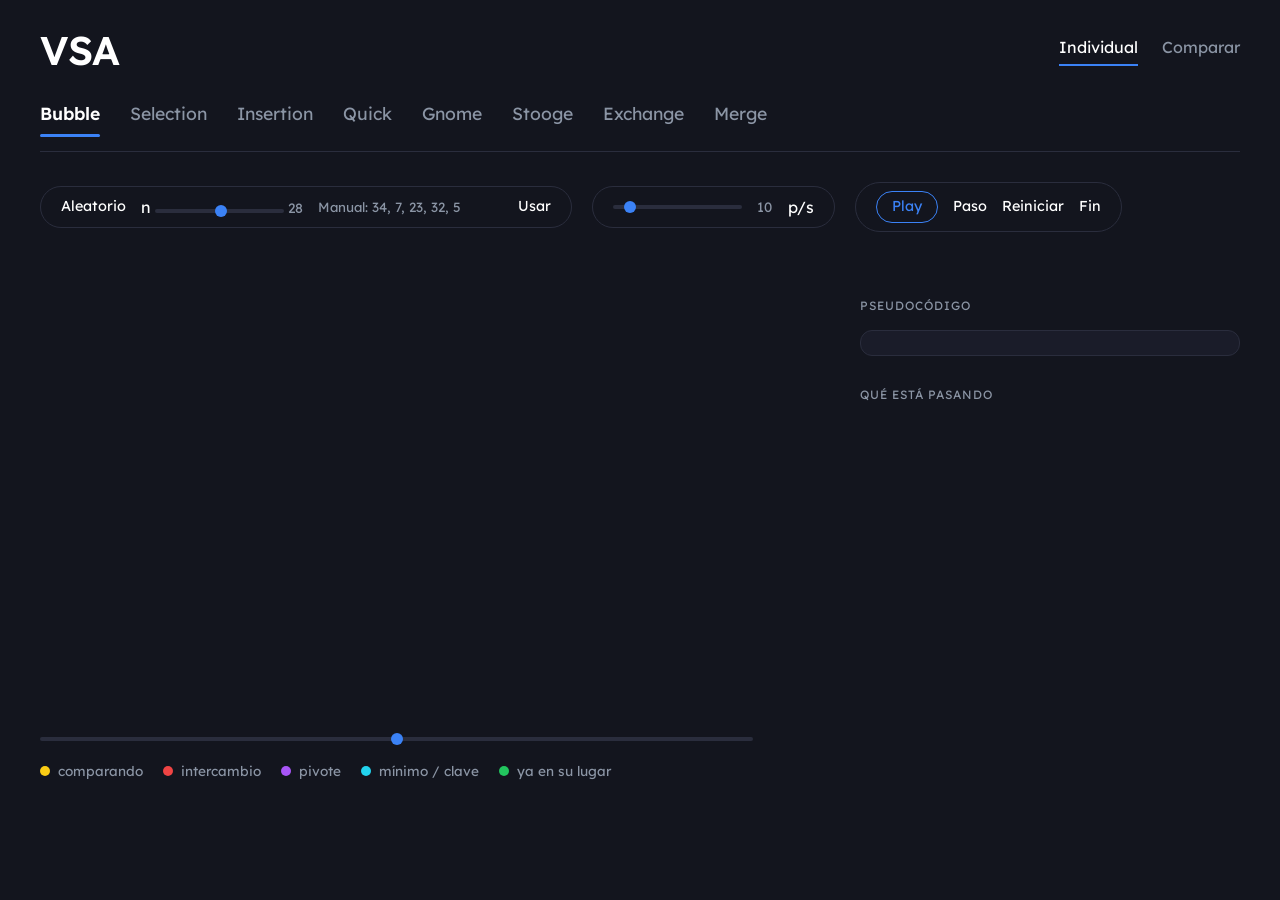
==== public/index.html @ 073e2c0c "Animacion actualizado" ====
<!DOCTYPE html>
<html lang="es">
<head>
  <meta charset="utf-8">
  <meta name="viewport" content="width=device-width, initial-scale=1">
  <title>VSA — View Sorts Algorithms</title>

  <!-- Fuente del diseño: Lexend (pesos usados: 300, 400, 500, 600) -->
  <link rel="preconnect" href="https://fonts.googleapis.com">
  <link rel="preconnect" href="https://fonts.gstatic.com" crossorigin>
  <link href="https://fonts.googleapis.com/css2?family=Lexend:wght@300;400;500;600&display=swap" rel="stylesheet">
  <link rel="stylesheet" href="css/styles.css">
  </head>
  <body>
  <div id="app">
  <header class="header">
      <div class="header-container">
        <div class="brand">
            <h1 class="main-title">VSA</h1>
          </div>
        <nav id="mode-nav">
        <button type="button" data-mode="single" class="active">Individual</button>
        <button type="button" data-mode="compare">Comparar</button>
        </nav>
      </div>
  </header>

  <!-- Lista de algoritmos -->
  <!-- Se llena con JS: un botón por algoritmo (los ids vienen del backend) -->
    <nav class="methods-nav" id="algo-list">
      <span class="methods-label">Métodos</span>
      <button data-algo="Bubble" class="btn-method btn-active" type="button">Bubble</button>
      <button data-algo="Selection" class="btn-method" type="button">Selection</button>
      <button data-algo="Insertion" class="btn-method" type="button">Insertion</button>
      <button data-algo="Quick" class="btn-method" type="button">Quick</button>
      <button data-algo="Gnome" class="btn-method" type="button">Gnome</button>
      <button data-algo="Stooge" class="btn-method" type="button">Stooge</button>
      <button data-algo="Exchange" class="btn-method" type="button">Exchange</button>
      <button data-algo="Merge" class="btn-method" type="button">Merge</button>
    </nav>

  <!-- Barra de controles -->
  <section id="controls">

    <!-- Datos de entrada -->
    <div id="input-controls">
      <button type="button" id="btn-random">
        Aleatorio
      </button>

      <label for="input-size">
        <span>n</span>
        <input type="range" id="input-size" min="5" max="50">
        <output id="size-label"></output>
      </label>

      <div id="manual-group">
        <input type="text" id="input-manual" placeholder="Manual: 34, 7, 23, 32, 5">
        <button type="button" id="btn-manual">Usar</button>
        </div>
      </div>
      <div id="stooge-warning" hidden>
    ⚠️ Stooge sort solo ordenará los primeros 20 elementos.
    </div>

    <!-- Velocidad (pasos por segundo) -->
    <label id="speed-control" for="input-speed">
      <!-- icono -->
      <input type="range" id="input-speed" min="1" max="100">
      <output id="speed-label"></output><span>p/s</span>
    </label>

    <!-- Reproducción -->
    <div id="playback">
      <button type="button" id="btn-play">
        <!-- icono play/pausa --><span id="play-label"></span>
      </button>
      <button type="button" id="btn-step" title="Un paso (→)">Paso</button>
      <button type="button" id="btn-reset" title="Reiniciar">Reiniciar</button>
      <button type="button" id="btn-end" title="Ir al final">Fin</button>
    </div>
  </section>

  <!-- Mensaje de error del input manual (visible solo si hay error) -->
  <div id="manual-error" hidden></div>

  <!-- Vista Individual -->
  <section id="view-single">

    <!-- Columna principal: visualización -->
    <div id="single-main">
      <div id="single-title-row">
        <h2 id="algo-title"></h2>
        <span id="step-label"></span>
      </div>

      <canvas id="canvas-main"></canvas>

      <!-- Barra de progreso -->
      <div id="scrubber">
        <input type="range" id="input-scrub" min="0">
        <output id="pct-label"></output>
      </div>

      <!-- Leyenda -->
      <div id="legend">
        <span data-legend="comparing">comparando</span>
        <span data-legend="swap">intercambio</span>
        <span data-legend="pivot">pivote</span>
        <span data-legend="min">mínimo / clave</span>
        <span data-legend="sorted">ya en su lugar</span>
      </div>

      <!-- Estadísticas (valores del backend / motor de pasos) -->
      <div id="stats"></div>
      <template id="tpl-stat">
        <div class="stat">
          <span class="stat-value"></span>
          <span class="stat-label"></span>
          <span class="stat-sub"></span>
        </div>
      </template>
    </div>

    <!-- Columna lateral -->
    <aside id="single-side">

      <!-- Descripción + complejidades -->
      <div id="algo-info">
        <p id="algo-desc"></p>
        <div id="complexities"></div>
        <template id="tpl-complexity">
          <span class="cx"><span class="cx-label"></span> <code class="cx-value"></code></span>
        </template>
      </div>

      <!-- Pseudocódigo (una línea resaltada por paso) -->
      <div id="pseudocode">
        <span class="section-label">Pseudocódigo</span>
        <div id="code-lines"></div>
        <template id="tpl-code-line">
          <div class="code-line">
            <span class="code-mark"></span>
            <span class="code-text"></span>
          </div>
        </template>
      </div>

      <!-- Historial de lo que está pasando -->
      <div id="history-box">
        <span class="section-label">Qué está pasando</span>
        <div id="history"></div>
        <template id="tpl-history-item">
          <div class="history-item"></div>
        </template>
      </div>
    </aside>
  </section>

  <!-- Vista Comparar -->
  <section id="view-compare" hidden>

    <!-- Un panel por algoritmo, cada uno con su canvas -->
    <div id="panels"></div>
    <template id="tpl-panel">
      <div class="panel">
        <div class="panel-info">
          <div class="panel-head">
            <span class="panel-name"></span>
            <span class="panel-rank"></span>
          </div>
          <div class="panel-counts">
            <span class="panel-comps"></span> comparaciones<br>
            <span class="panel-moves"></span> movimientos
          </div>
          <div class="panel-bar"><div class="panel-bar-fill"></div></div>
        </div>
        <canvas class="panel-canvas"></canvas>
      </div>
    </template>

    <!-- Tabla de resultados -->
    <section id="results">
      <div id="results-head">
        <h3>Resultados</h3>
        <span>Mismo arreglo para todos · pasos = comparaciones + movimientos</span>
      </div>

      <div id="results-table-wrap">
        <table id="results-table">
          <thead>
            <tr>
              <th>#</th>
              <th>Método</th>
              <th>Comparaciones</th>
              <th>Movimientos</th>
              <th>Pasos totales</th>
              <th>Tiempo real</th>
              <th>Promedio</th>
            </tr>
          </thead>
          <tbody id="results-body"></tbody>
        </table>
        <template id="tpl-result-row">
          <tr>
            <td class="r-rank"></td>
            <td class="r-name"></td>
            <td class="r-comps"></td>
            <td class="r-moves"></td>
            <td class="r-total">
              <div class="r-bar"><div class="r-bar-total"></div><div class="r-bar-live"></div></div>
              <span class="r-total-num"></span>
            </td>
            <td class="r-ms"></td>
            <td class="r-avg"></td>
          </tr>
        </template>
       </div>
      </section>
    </section>

  <script src="js/main.js"></script>
  <script src="js/selector.js"></script>
  <script src="js/arreglo.js"></script>
  <script src="js/api.js"></script>
  <script src="js/render.js"></script>
  <script src="js/estado.js"></script>
</div>
</body>
</html>
---- public/css/styles.css ----
/* Variables */
:root {
  --bg-main: #13151e; --bg-panel: #1a1c29; --text-main: #fff; --text-muted: #8b95a5;
  --accent: #3b82f6; --border-color: #2a2d3d; --font-main: "Lexend", system-ui, sans-serif;
  --c-comparing: #facc15; --c-swap: #ef4444; --c-pivot: #a855f7; --c-min: #22d3ee; --c-sorted: #22c55e;
  --c-error: #f87171; --c-warning: #fbbf24;
}
 
/* Base */
* { margin: 0; padding: 0; box-sizing: border-box; }
[hidden] { display: none !important; }
body { background: var(--bg-main); color: var(--text-main); font-family: var(--font-main); line-height: 1.5; -webkit-font-smoothing: antialiased; }
#app { max-width: 1400px; margin: 0 auto; padding: 20px 40px; }
button:focus-visible, input:focus-visible { outline: 2px solid var(--accent); outline-offset: 2px; }
 
/* Header */
.header-container { display: flex; justify-content: space-between; align-items: center; margin-bottom: 20px; }
.main-title { font-size: 2.5rem; font-weight: 600; letter-spacing: -1px; }
#mode-nav button { background: none; border: none; border-bottom: 2px solid transparent; color: var(--text-muted); font: inherit; font-size: 1rem; margin-left: 20px; padding-bottom: 5px; cursor: pointer; transition: color .2s, border-color .2s; }
#mode-nav button:hover { color: var(--text-main); }
#mode-nav button.active { color: var(--text-main); border-bottom-color: var(--accent); }
 
/* Algoritmos */
.methods-nav { display: flex; align-items: center; gap: 30px; padding-bottom: 20px; border-bottom: 1px solid var(--border-color); margin-bottom: 30px; overflow-x: auto; }
.methods-label { display: none; }
.btn-method { background: none; border: none; color: var(--text-muted); font: inherit; font-size: 1.1rem; font-weight: 400; cursor: pointer; padding-bottom: 5px; position: relative; white-space: nowrap; transition: color .2s; }
.btn-method:hover { color: var(--text-main); }
.btn-method.btn-active { color: var(--text-main); font-weight: 600; }
.btn-method.btn-active::after { content: ""; position: absolute; bottom: -6px; left: 0; width: 100%; height: 3px; background: var(--accent); border-radius: 2px; }
 
/* Controles */
#controls { display: flex; flex-wrap: wrap; align-items: center; gap: 20px; margin-bottom: 20px; }
#input-controls, #speed-control, #playback { display: flex; align-items: center; gap: 15px; border: 1px solid var(--border-color); border-radius: 30px; padding: 8px 20px; }
#manual-group { display: flex; align-items: center; gap: 10px; }
#controls button { background: none; border: none; color: var(--text-main); font: inherit; font-size: .9rem; cursor: pointer; transition: color .2s; }
#controls button:hover { color: var(--accent); }
#controls output { color: var(--text-muted); font-size: .85rem; min-width: 2ch; }
input[type="range"] { accent-color: var(--accent); background: var(--border-color); height: 4px; border-radius: 2px; appearance: none; cursor: pointer; }
input[type="range"]::-webkit-slider-thumb { appearance: none; width: 12px; height: 12px; border-radius: 50%; background: var(--accent); }
input[type="range"]::-moz-range-thumb { width: 12px; height: 12px; border-radius: 50%; background: var(--accent); border: none; }
#manual-group input { background: transparent; border: none; color: var(--text-main); font-family: inherit; width: 190px; }
#manual-group input::placeholder { color: var(--text-muted); }
#controls #btn-play { display: flex; align-items: center; gap: 5px; border: 1px solid var(--accent); color: var(--accent); padding: 4px 15px; border-radius: 20px; }
#controls #btn-play:hover { background: var(--accent); color: var(--text-main); }
#stooge-warning { order: 10;width: 100%; color: var(--c-warning); font-size: .85rem; }
#manual-error { color: var(--c-error); font-size: .85rem; margin-bottom: 20px; }
 
/* Vista individual */
#view-single { display: grid; grid-template-columns: 2fr 1fr; gap: 60px; margin-top: 20px; }
#single-main, #single-side { min-width: 0; }
#single-title-row { display: flex; justify-content: space-between; align-items: baseline; margin-bottom: 20px; }
#algo-title { font-size: 2.5rem; font-weight: 600; }
#step-label { color: var(--accent); font-size: .9rem; }
#canvas-main { display: block; width: 100%; height: 450px; background: transparent; }
#scrubber { display: flex; align-items: center; gap: 15px; margin-top: 15px; }
#input-scrub { flex-grow: 1; }
#pct-label { color: var(--text-muted); font-size: .8rem; min-width: 4ch; text-align: right; }
 
/* Leyenda */
#legend { display: flex; flex-wrap: wrap; gap: 20px; margin-top: 20px; font-size: .85rem; color: var(--text-muted); }
#legend span { display: inline-flex; align-items: center; gap: 8px; }
#legend span::before { content: ""; width: 10px; height: 10px; border-radius: 50%; background: var(--text-muted); }
#legend [data-legend="comparing"]::before { background: var(--c-comparing); }
#legend [data-legend="swap"]::before { background: var(--c-swap); }
#legend [data-legend="pivot"]::before { background: var(--c-pivot); }
#legend [data-legend="min"]::before { background: var(--c-min); }
#legend [data-legend="sorted"]::before { background: var(--c-sorted); }
 
/* Estadísticas */
#stats { display: flex; flex-wrap: wrap; gap: 50px; margin-top: 40px; }
.stat { display: flex; flex-direction: column; }
.stat-value { font-size: 2.5rem; font-weight: 600; line-height: 1; margin-bottom: 5px; }
.stat-label, .stat-sub { color: var(--text-muted); font-size: .85rem; }
 
/* Columna lateral */
#single-side { display: flex; flex-direction: column; gap: 30px; }
#algo-desc { font-size: 1rem; font-weight: 300; line-height: 1.6; }
#complexities { display: flex; flex-wrap: wrap; gap: 15px; font-size: .8rem; color: var(--text-muted); margin-top: 15px; }
.cx-value { font-family: monospace; font-weight: bold; color: var(--text-main); }
.section-label { display: block; text-transform: uppercase; font-size: .75rem; letter-spacing: 1px; color: var(--text-muted); margin-bottom: 15px; }
#code-lines { background: var(--bg-panel); border: 1px solid var(--border-color); border-radius: 12px; padding: 12px 0; font-family: monospace; font-size: .85rem; color: var(--text-muted); line-height: 1.8; }
.code-line { display: flex; gap: 10px; padding: 0 15px; border-left: 3px solid transparent; white-space: pre; }
.code-line.active { background: rgba(59, 130, 246, .15); border-left-color: var(--accent); color: var(--text-main); }
.code-mark { width: 1ch; color: var(--accent); }
#history { font-size: .9rem; font-weight: 300; max-height: 220px; overflow-y: auto; }
.history-item { padding: 6px 0; border-bottom: 1px solid var(--border-color); color: var(--text-muted); }
.history-item:first-child { color: var(--text-main); }
 
/* Vista comparar */
#panels { display: grid; grid-template-columns: repeat(auto-fill, minmax(280px, 1fr)); gap: 20px; margin-top: 20px; }
.panel { display: flex; flex-direction: column; gap: 12px; background: var(--bg-panel); border: 1px solid var(--border-color); border-radius: 12px; padding: 15px; }
.panel-head { display: flex; justify-content: space-between; align-items: baseline; }
.panel-name { font-weight: 600; font-size: 1.1rem; }
.panel-rank { color: var(--accent); font-size: .85rem; }
.panel-counts { color: var(--text-muted); font-size: .8rem; }
.panel-bar { height: 4px; background: var(--border-color); border-radius: 2px; overflow: hidden; margin-top: 8px; }
.panel-bar-fill { height: 100%; width: 0; background: var(--accent); }
.panel-canvas { display: block; width: 100%; height: 160px; }
#compare-hint { color: var(--text-muted); font-size: .9rem; margin-top: 20px; }
 
/* Resultados */
#results { margin-top: 40px; }
#results-head { display: flex; justify-content: space-between; align-items: baseline; flex-wrap: wrap; gap: 10px; margin-bottom: 15px; }
#results-head h3 { font-size: 1.5rem; font-weight: 600; }
#results-head span { color: var(--text-muted); font-size: .85rem; }
#results-table-wrap { overflow-x: auto; }
#results-table { width: 100%; border-collapse: collapse; font-size: .9rem; }
#results-table th, #results-table td { padding: 12px 15px; text-align: left; border-bottom: 1px solid var(--border-color); }
#results-table th { color: var(--text-muted); font-weight: 400; font-size: .75rem; text-transform: uppercase; letter-spacing: 1px; }
.r-name { font-weight: 600; }
.r-bar { position: relative; height: 6px; min-width: 100px; background: var(--border-color); border-radius: 3px; overflow: hidden; margin-bottom: 4px; }
.r-bar-total, .r-bar-live { position: absolute; inset: 0 auto 0 0; height: 100%; }
.r-bar-total { background: rgba(59, 130, 246, .35); }
.r-bar-live { background: var(--accent); }
.r-total-num { font-size: .8rem; color: var(--text-muted); }
 
/* Responsive */
@media (max-width: 600px) {
  .header-container { flex-wrap: wrap; gap: 10px; }
  #mode-nav button:first-child { margin-left: 0; }
  #controls { gap: 12px; }
  #input-controls, #speed-control, #playback { width: 100%; flex-wrap: wrap; border-radius: 20px; justify-content: space-between; }
  #manual-group { width: 100%; }
  #manual-group input { flex: 1; width: auto; min-width: 0; }
  .stat-value { font-size: 2rem; }
  #canvas-main { height: 240px; }
}
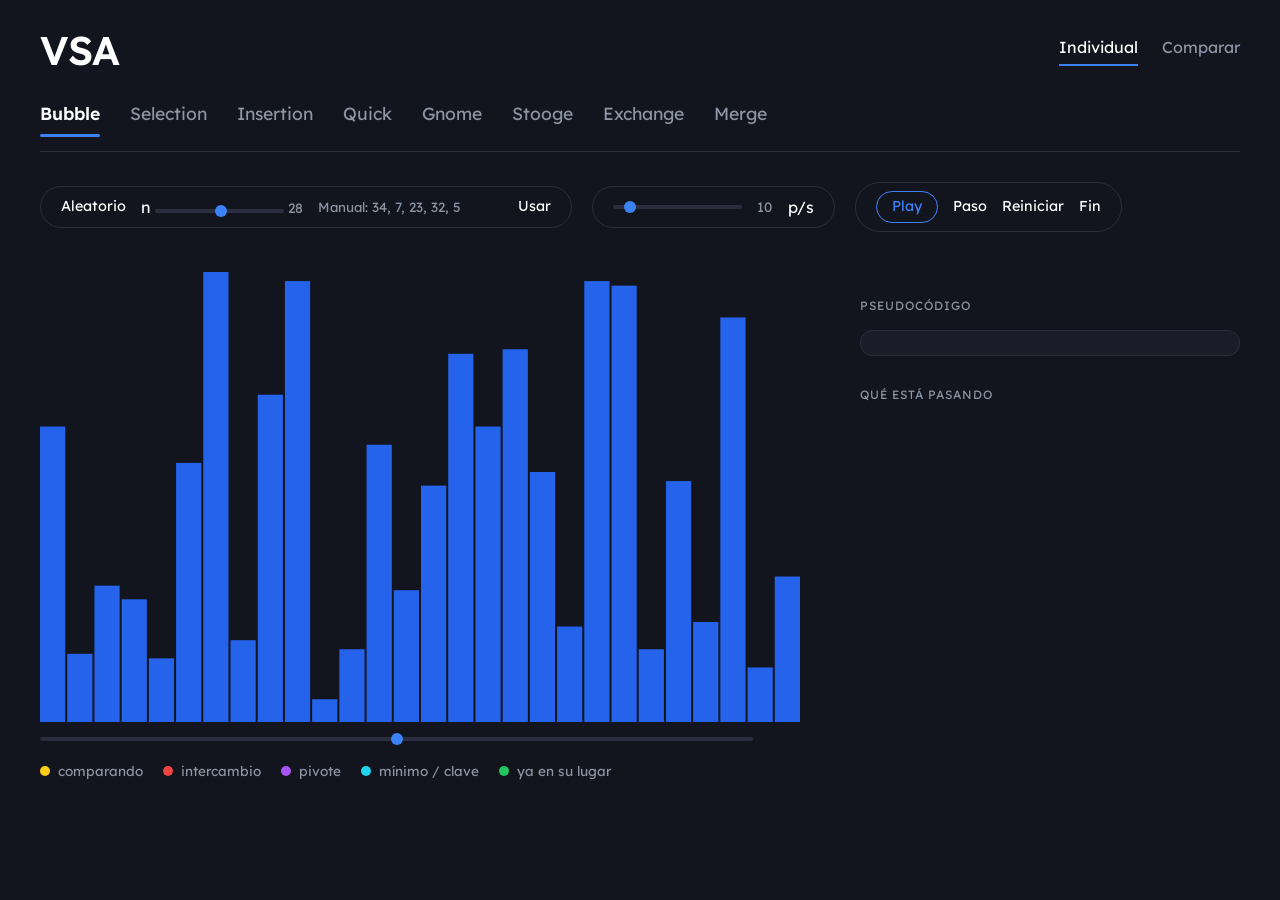
==== commit 0ca59be9: "Comparar,Fix y Orden" ====
--- a/public/index.html
+++ b/public/index.html
@@ -159,6 +159,7 @@
 
   <!-- Vista Comparar -->
   <section id="view-compare" hidden>
+    <p id="compare-hint"></p>
 
     <!-- Un panel por algoritmo, cada uno con su canvas -->
     <div id="panels"></div>
@@ -223,8 +224,8 @@
   <script src="js/selector.js"></script>
   <script src="js/arreglo.js"></script>
   <script src="js/api.js"></script>
+  <script src="js/estado.js"></script>
   <script src="js/render.js"></script>
-  <script src="js/estado.js"></script>
 </div>
 </body>
 </html>
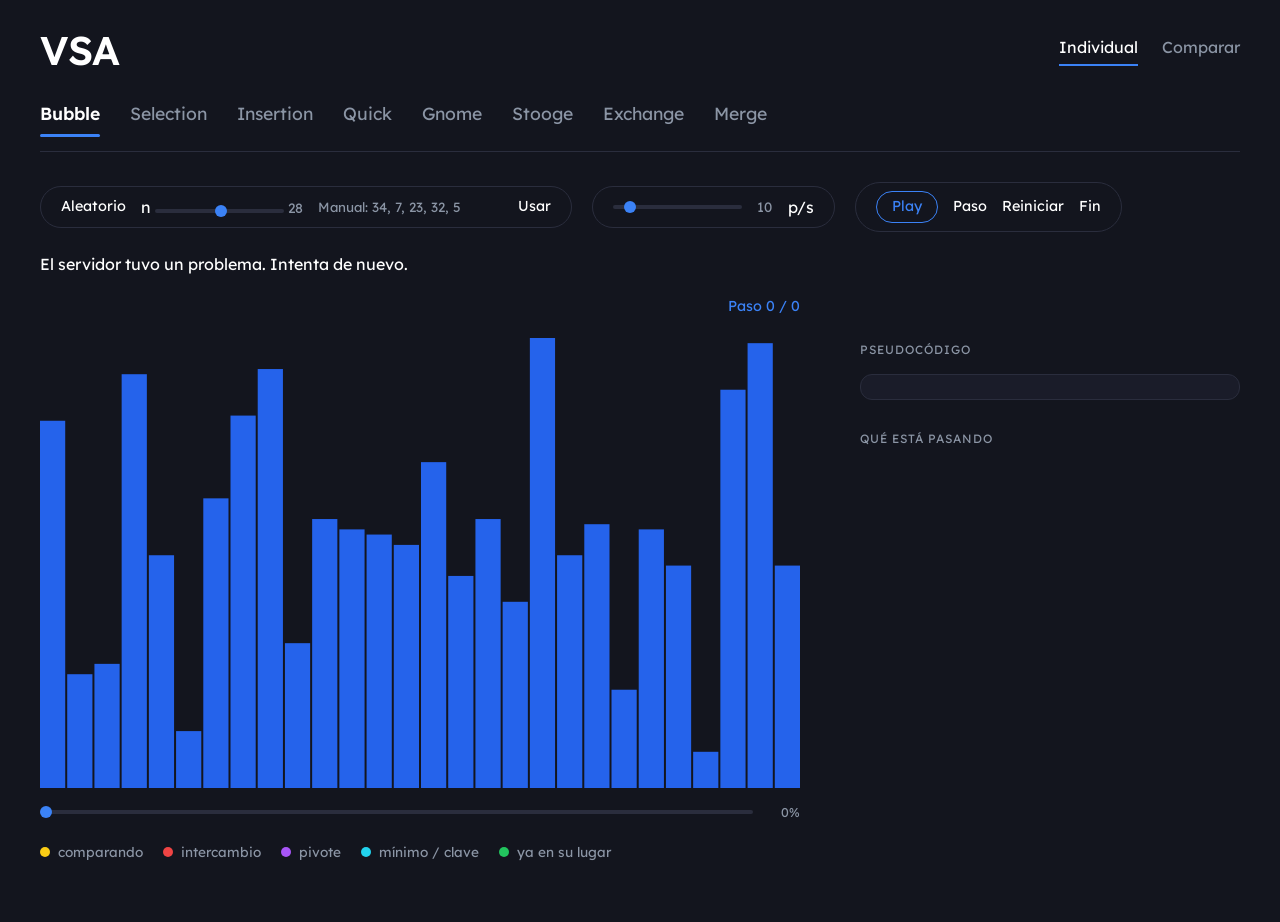
==== commit 84f972d7: "Errores Corregidos" ====
--- a/public/index.html
+++ b/public/index.html
@@ -159,7 +159,6 @@
 
   <!-- Vista Comparar -->
   <section id="view-compare" hidden>
-    <p id="compare-hint"></p>
 
     <!-- Un panel por algoritmo, cada uno con su canvas -->
     <div id="panels"></div>
@@ -224,8 +223,9 @@
   <script src="js/selector.js"></script>
   <script src="js/arreglo.js"></script>
   <script src="js/api.js"></script>
+  <script src="js/render.js"></script>
   <script src="js/estado.js"></script>
-  <script src="js/render.js"></script>
+  <script src="js/animacion.js"></script>
 </div>
 </body>
 </html>
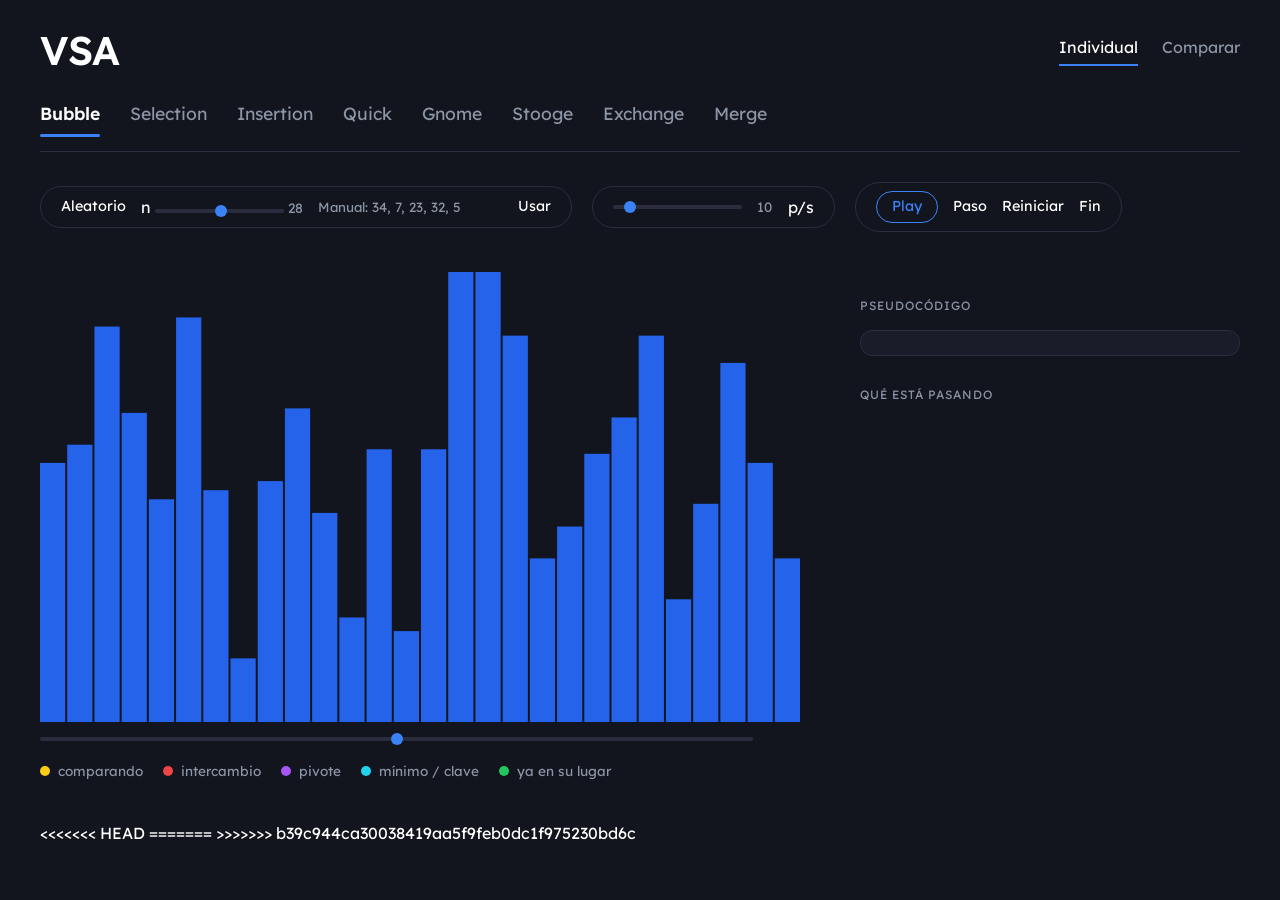
==== commit ada00a5c: "Actualizacion" ====
--- a/public/index.html
+++ b/public/index.html
@@ -159,6 +159,7 @@
 
   <!-- Vista Comparar -->
   <section id="view-compare" hidden>
+    <p id="compare-hint"></p>
 
     <!-- Un panel por algoritmo, cada uno con su canvas -->
     <div id="panels"></div>
@@ -223,9 +224,12 @@
   <script src="js/selector.js"></script>
   <script src="js/arreglo.js"></script>
   <script src="js/api.js"></script>
+  <script src="js/estado.js"></script>
+<<<<<<< HEAD
+  <script src="js/animacion.js"></script>
+=======
   <script src="js/render.js"></script>
-  <script src="js/estado.js"></script>
-  <script src="js/animacion.js"></script>
+>>>>>>> b39c944ca30038419aa5f9feb0dc1f975230bd6c
 </div>
 </body>
 </html>
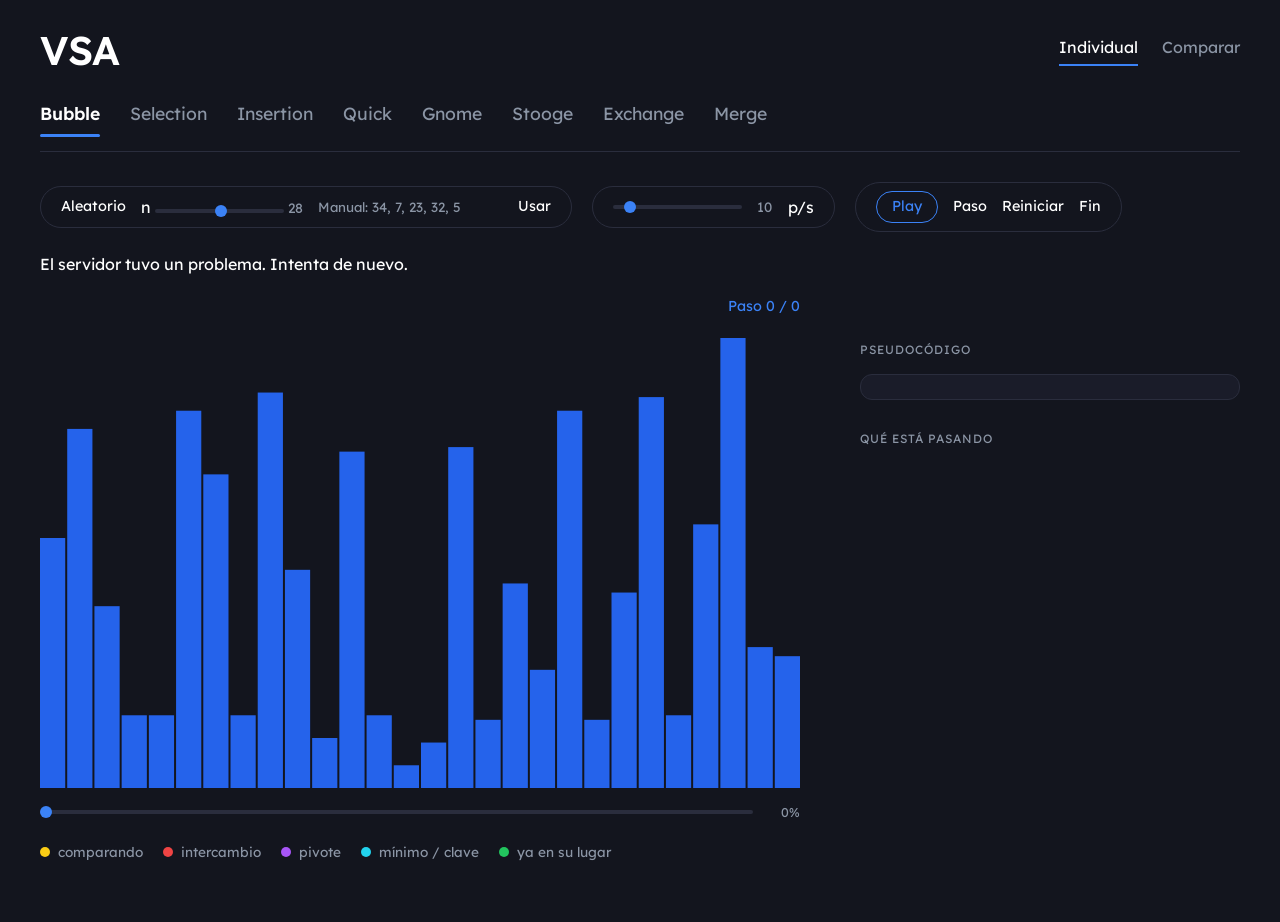
==== commit f672eaab: "fix: index.html scripts" ====
--- a/public/index.html
+++ b/public/index.html
@@ -225,11 +225,8 @@
   <script src="js/arreglo.js"></script>
   <script src="js/api.js"></script>
   <script src="js/estado.js"></script>
-<<<<<<< HEAD
+  <script src="js/render.js"></script>
   <script src="js/animacion.js"></script>
-=======
-  <script src="js/render.js"></script>
->>>>>>> b39c944ca30038419aa5f9feb0dc1f975230bd6c
 </div>
 </body>
-</html>+</html>
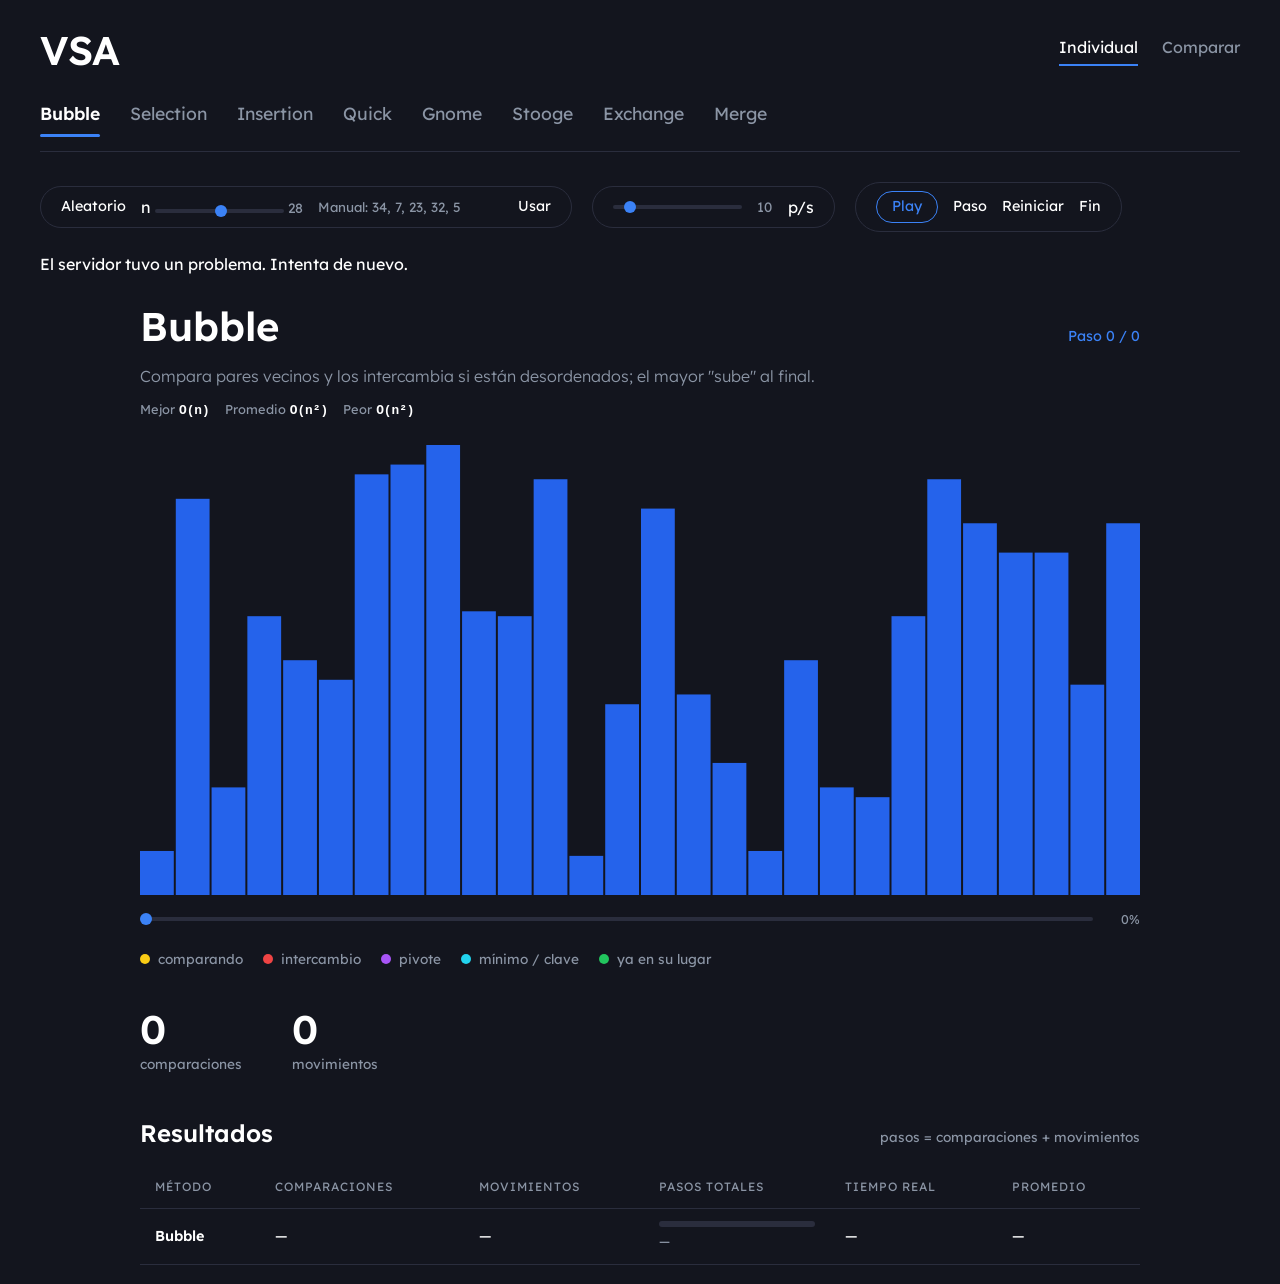
==== commit 12a20c03: "Fix Individual,Css and Front" ====
--- a/public/index.html
+++ b/public/index.html
@@ -26,9 +26,7 @@
   </header>
 
   <!-- Lista de algoritmos -->
-  <!-- Se llena con JS: un botón por algoritmo (los ids vienen del backend) -->
     <nav class="methods-nav" id="algo-list">
-      <span class="methods-label">Métodos</span>
       <button data-algo="Bubble" class="btn-method btn-active" type="button">Bubble</button>
       <button data-algo="Selection" class="btn-method" type="button">Selection</button>
       <button data-algo="Insertion" class="btn-method" type="button">Insertion</button>
@@ -86,13 +84,17 @@
 
   <!-- Vista Individual -->
   <section id="view-single">
-
-    <!-- Columna principal: visualización -->
     <div id="single-main">
       <div id="single-title-row">
         <h2 id="algo-title"></h2>
         <span id="step-label"></span>
       </div>
+
+      <p id="algo-desc"></p>
+      <div id="complexities"></div>
+      <template id="tpl-complexity">
+        <span class="cx"><span class="cx-label"></span> <code class="cx-value"></code></span>
+      </template>
 
       <canvas id="canvas-main"></canvas>
 
@@ -121,41 +123,39 @@
         </div>
       </template>
     </div>
-
-    <!-- Columna lateral -->
-    <aside id="single-side">
-
-      <!-- Descripción + complejidades -->
-      <div id="algo-info">
-        <p id="algo-desc"></p>
-        <div id="complexities"></div>
-        <template id="tpl-complexity">
-          <span class="cx"><span class="cx-label"></span> <code class="cx-value"></code></span>
-        </template>
-      </div>
-
-      <!-- Pseudocódigo (una línea resaltada por paso) -->
-      <div id="pseudocode">
-        <span class="section-label">Pseudocódigo</span>
-        <div id="code-lines"></div>
-        <template id="tpl-code-line">
-          <div class="code-line">
-            <span class="code-mark"></span>
-            <span class="code-text"></span>
-          </div>
-        </template>
-      </div>
-
-      <!-- Historial de lo que está pasando -->
-      <div id="history-box">
-        <span class="section-label">Qué está pasando</span>
-        <div id="history"></div>
-        <template id="tpl-history-item">
-          <div class="history-item"></div>
-        </template>
-      </div>
-    </aside>
-  </section>
+    
+        <section id="single-results">
+        <div id="single-results-head">
+          <h3>Resultados</h3>
+          <span>pasos = comparaciones + movimientos</span>
+        </div>
+        <div id="single-results-wrap">
+          <table id="single-results-table">
+            <thead>
+              <tr>
+                <th>Método</th><th>Comparaciones</th><th>Movimientos</th><th>Pasos totales</th><th>Tiempo real</th><th>Promedio</th>
+              </tr>
+            </thead>
+            <tbody>
+              <tr>
+                <td class="r-name" id="sr-name"></td>
+                <td id="sr-comps"></td>
+                <td id="sr-moves"></td>
+                <td>
+                  <div class="r-bar">
+                    <div class="r-bar-total" id="sr-bar-total"></div>
+                    <div class="r-bar-live" id="sr-bar-live"></div>
+                  </div>
+                  <span class="r-total-num" id="sr-total"></span>
+                </td>
+                <td id="sr-ms"></td>
+                <td id="sr-avg"></td>
+              </tr>
+            </tbody>
+          </table>
+        </div>
+      </section>
+    </section>
 
   <!-- Vista Comparar -->
   <section id="view-compare" hidden>
--- a/public/css/styles.css
+++ b/public/css/styles.css
@@ -22,7 +22,6 @@
  
 /* Algoritmos */
 .methods-nav { display: flex; align-items: center; gap: 30px; padding-bottom: 20px; border-bottom: 1px solid var(--border-color); margin-bottom: 30px; overflow-x: auto; }
-.methods-label { display: none; }
 .btn-method { background: none; border: none; color: var(--text-muted); font: inherit; font-size: 1.1rem; font-weight: 400; cursor: pointer; padding-bottom: 5px; position: relative; white-space: nowrap; transition: color .2s; }
 .btn-method:hover { color: var(--text-main); }
 .btn-method.btn-active { color: var(--text-main); font-weight: 600; }
@@ -46,9 +45,9 @@
 #manual-error { color: var(--c-error); font-size: .85rem; margin-bottom: 20px; }
  
 /* Vista individual */
-#view-single { display: grid; grid-template-columns: 2fr 1fr; gap: 60px; margin-top: 20px; }
-#single-main, #single-side { min-width: 0; }
-#single-title-row { display: flex; justify-content: space-between; align-items: baseline; margin-bottom: 20px; }
+#view-single { display: grid; grid-template-columns: minmax(0, 1fr); gap: 40px; max-width: 1000px; margin: 20px auto 0; }
+#single-main { min-width: 0; }
+#single-title-row { display: flex; justify-content: space-between; align-items: baseline; margin-bottom: 8px; }
 #algo-title { font-size: 2.5rem; font-weight: 600; }
 #step-label { color: var(--accent); font-size: .9rem; }
 #canvas-main { display: block; width: 100%; height: 450px; background: transparent; }
@@ -71,20 +70,11 @@
 .stat { display: flex; flex-direction: column; }
 .stat-value { font-size: 2.5rem; font-weight: 600; line-height: 1; margin-bottom: 5px; }
 .stat-label, .stat-sub { color: var(--text-muted); font-size: .85rem; }
- 
-/* Columna lateral */
-#single-side { display: flex; flex-direction: column; gap: 30px; }
-#algo-desc { font-size: 1rem; font-weight: 300; line-height: 1.6; }
-#complexities { display: flex; flex-wrap: wrap; gap: 15px; font-size: .8rem; color: var(--text-muted); margin-top: 15px; }
+
+/* Descripción y complejidades */
+#algo-desc { font-size: 1rem; font-weight: 300; line-height: 1.6; color: var(--text-muted); }
+#complexities { display: flex; flex-wrap: wrap; gap: 15px; font-size: .8rem; color: var(--text-muted); margin: 10px 0 25px; }
 .cx-value { font-family: monospace; font-weight: bold; color: var(--text-main); }
-.section-label { display: block; text-transform: uppercase; font-size: .75rem; letter-spacing: 1px; color: var(--text-muted); margin-bottom: 15px; }
-#code-lines { background: var(--bg-panel); border: 1px solid var(--border-color); border-radius: 12px; padding: 12px 0; font-family: monospace; font-size: .85rem; color: var(--text-muted); line-height: 1.8; }
-.code-line { display: flex; gap: 10px; padding: 0 15px; border-left: 3px solid transparent; white-space: pre; }
-.code-line.active { background: rgba(59, 130, 246, .15); border-left-color: var(--accent); color: var(--text-main); }
-.code-mark { width: 1ch; color: var(--accent); }
-#history { font-size: .9rem; font-weight: 300; max-height: 220px; overflow-y: auto; }
-.history-item { padding: 6px 0; border-bottom: 1px solid var(--border-color); color: var(--text-muted); }
-.history-item:first-child { color: var(--text-main); }
  
 /* Vista comparar */
 #panels { display: grid; grid-template-columns: repeat(auto-fill, minmax(280px, 1fr)); gap: 20px; margin-top: 20px; }
@@ -113,7 +103,14 @@
 .r-bar-total { background: rgba(59, 130, 246, .35); }
 .r-bar-live { background: var(--accent); }
 .r-total-num { font-size: .8rem; color: var(--text-muted); }
- 
+#single-results { grid-column: 1 / -1; }
+#single-results-head { display: flex; justify-content: space-between; align-items: baseline; flex-wrap: wrap; gap: 10px; margin-bottom: 15px; }
+#single-results-head h3 { font-size: 1.5rem; font-weight: 600; }
+#single-results-head span { color: var(--text-muted); font-size: .85rem; }
+#single-results-wrap { overflow-x: auto; }
+#single-results-table { width: 100%; border-collapse: collapse; font-size: .9rem; }
+#single-results-table th, #single-results-table td { padding: 12px 15px; text-align: left; border-bottom: 1px solid var(--border-color); }
+#single-results-table th { color: var(--text-muted); font-weight: 400; font-size: .75rem; text-transform: uppercase; letter-spacing: 1px; }
 /* Responsive */
 @media (max-width: 600px) {
   .header-container { flex-wrap: wrap; gap: 10px; }
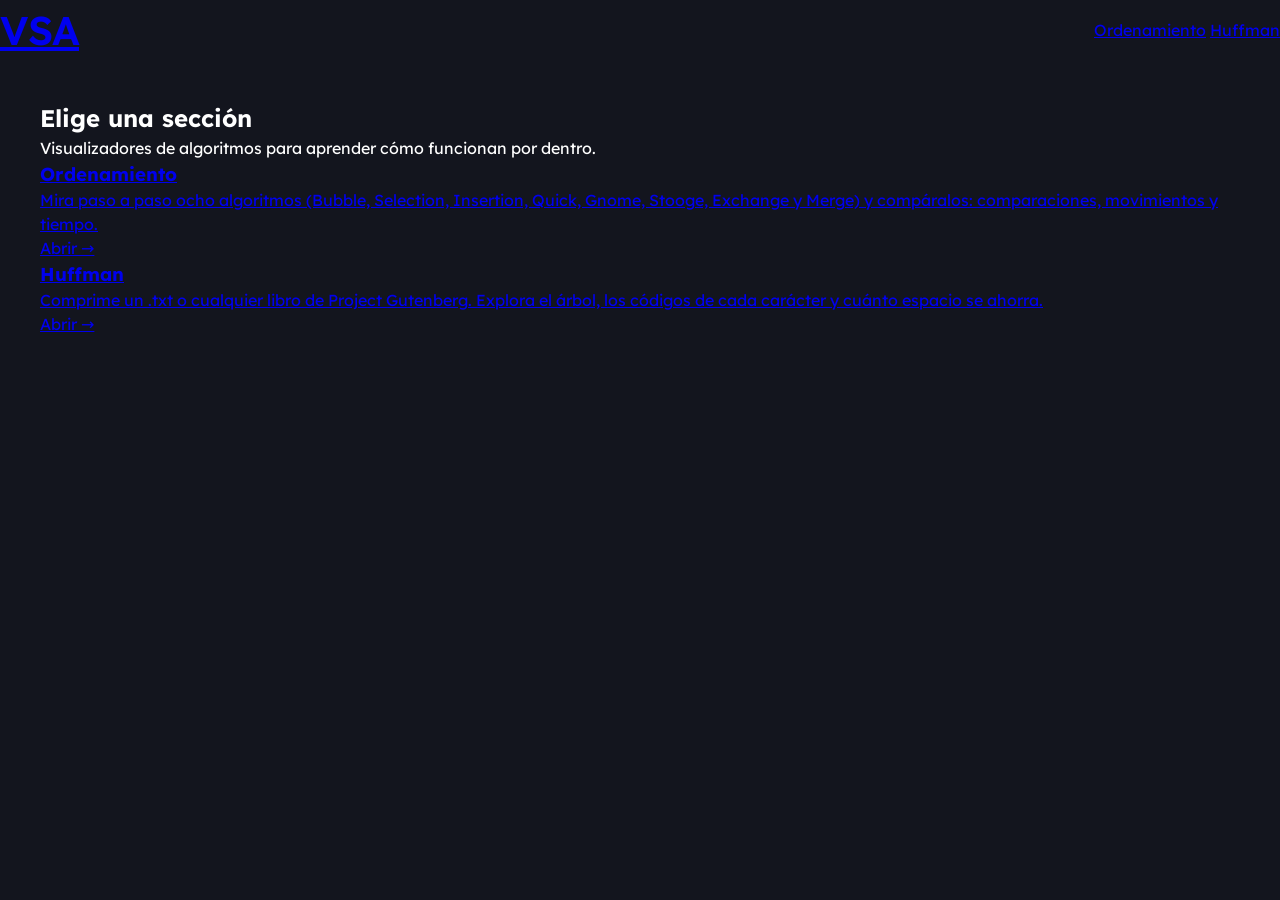
==== commit 4f82502f: "esqueleto html" ====
--- a/public/index.html
+++ b/public/index.html
@@ -3,230 +3,47 @@
 <head>
   <meta charset="utf-8">
   <meta name="viewport" content="width=device-width, initial-scale=1">
-  <title>VSA — View Sorts Algorithms</title>
-
-  <!-- Fuente del diseño: Lexend (pesos usados: 300, 400, 500, 600) -->
+  <title>VSA</title>
+ 
   <link rel="preconnect" href="https://fonts.googleapis.com">
   <link rel="preconnect" href="https://fonts.gstatic.com" crossorigin>
   <link href="https://fonts.googleapis.com/css2?family=Lexend:wght@300;400;500;600&display=swap" rel="stylesheet">
   <link rel="stylesheet" href="css/styles.css">
-  </head>
-  <body>
+  <link rel="stylesheet" href="css/inicio.css">
+</head>
+<body>
+  <!-- Barra fija: navegación entre secciones -->
+  <header class="header">
+    <div class="header-container">
+      <div class="brand">
+        <h1 class="main-title"><a href="index.html" class="brand-link">VSA</a></h1>
+      </div>
+      <nav class="site-nav" aria-label="Secciones">
+        <a href="ordenamiento.html">Ordenamiento</a>
+        <a href="huffman.html">Huffman</a>
+      </nav>
+    </div>
+  </header>
+ 
   <div id="app">
-  <header class="header">
-      <div class="header-container">
-        <div class="brand">
-            <h1 class="main-title">VSA</h1>
-          </div>
-        <nav id="mode-nav">
-        <button type="button" data-mode="single" class="active">Individual</button>
-        <button type="button" data-mode="compare">Comparar</button>
-        </nav>
+    <section class="inicio">
+      <h2>Elige una sección</h2>
+      <p class="inicio-desc">Visualizadores de algoritmos para aprender cómo funcionan por dentro.</p>
+ 
+      <div class="inicio-grid">
+        <a class="inicio-card" href="ordenamiento.html">
+          <h3>Ordenamiento</h3>
+          <p>Mira paso a paso ocho algoritmos (Bubble, Selection, Insertion, Quick, Gnome, Stooge, Exchange y Merge) y compáralos: comparaciones, movimientos y tiempo.</p>
+          <span class="inicio-go">Abrir →</span>
+        </a>
+ 
+        <a class="inicio-card" href="huffman.html">
+          <h3>Huffman</h3>
+          <p>Comprime un .txt o cualquier libro de Project Gutenberg. Explora el árbol, los códigos de cada carácter y cuánto espacio se ahorra.</p>
+          <span class="inicio-go">Abrir →</span>
+        </a>
       </div>
-  </header>
-
-  <!-- Lista de algoritmos -->
-    <nav class="methods-nav" id="algo-list">
-      <button data-algo="Bubble" class="btn-method btn-active" type="button">Bubble</button>
-      <button data-algo="Selection" class="btn-method" type="button">Selection</button>
-      <button data-algo="Insertion" class="btn-method" type="button">Insertion</button>
-      <button data-algo="Quick" class="btn-method" type="button">Quick</button>
-      <button data-algo="Gnome" class="btn-method" type="button">Gnome</button>
-      <button data-algo="Stooge" class="btn-method" type="button">Stooge</button>
-      <button data-algo="Exchange" class="btn-method" type="button">Exchange</button>
-      <button data-algo="Merge" class="btn-method" type="button">Merge</button>
-    </nav>
-
-  <!-- Barra de controles -->
-  <section id="controls">
-
-    <!-- Datos de entrada -->
-    <div id="input-controls">
-      <button type="button" id="btn-random">
-        Aleatorio
-      </button>
-
-      <label for="input-size">
-        <span>n</span>
-        <input type="range" id="input-size" min="5" max="50">
-        <output id="size-label"></output>
-      </label>
-
-      <div id="manual-group">
-        <input type="text" id="input-manual" placeholder="Manual: 34, 7, 23, 32, 5">
-        <button type="button" id="btn-manual">Usar</button>
-        </div>
-      </div>
-      <div id="stooge-warning" hidden>
-    ⚠️ Stooge sort solo ordenará los primeros 20 elementos.
-    </div>
-
-    <!-- Velocidad (pasos por segundo) -->
-    <label id="speed-control" for="input-speed">
-      <!-- icono -->
-      <input type="range" id="input-speed" min="1" max="100">
-      <output id="speed-label"></output><span>p/s</span>
-    </label>
-
-    <!-- Reproducción -->
-    <div id="playback">
-      <button type="button" id="btn-play">
-        <!-- icono play/pausa --><span id="play-label"></span>
-      </button>
-      <button type="button" id="btn-step" title="Un paso (→)">Paso</button>
-      <button type="button" id="btn-reset" title="Reiniciar">Reiniciar</button>
-      <button type="button" id="btn-end" title="Ir al final">Fin</button>
-    </div>
-  </section>
-
-  <!-- Mensaje de error del input manual (visible solo si hay error) -->
-  <div id="manual-error" hidden></div>
-
-  <!-- Vista Individual -->
-  <section id="view-single">
-    <div id="single-main">
-      <div id="single-title-row">
-        <h2 id="algo-title"></h2>
-        <span id="step-label"></span>
-      </div>
-
-      <p id="algo-desc"></p>
-      <div id="complexities"></div>
-      <template id="tpl-complexity">
-        <span class="cx"><span class="cx-label"></span> <code class="cx-value"></code></span>
-      </template>
-
-      <canvas id="canvas-main"></canvas>
-
-      <!-- Barra de progreso -->
-      <div id="scrubber">
-        <input type="range" id="input-scrub" min="0">
-        <output id="pct-label"></output>
-      </div>
-
-      <!-- Leyenda -->
-      <div id="legend">
-        <span data-legend="comparing">comparando</span>
-        <span data-legend="swap">intercambio</span>
-        <span data-legend="pivot">pivote</span>
-        <span data-legend="min">mínimo / clave</span>
-        <span data-legend="sorted">ya en su lugar</span>
-      </div>
-
-      <!-- Estadísticas (valores del backend / motor de pasos) -->
-      <div id="stats"></div>
-      <template id="tpl-stat">
-        <div class="stat">
-          <span class="stat-value"></span>
-          <span class="stat-label"></span>
-          <span class="stat-sub"></span>
-        </div>
-      </template>
-    </div>
-    
-        <section id="single-results">
-        <div id="single-results-head">
-          <h3>Resultados</h3>
-          <span>pasos = comparaciones + movimientos</span>
-        </div>
-        <div id="single-results-wrap">
-          <table id="single-results-table">
-            <thead>
-              <tr>
-                <th>Método</th><th>Comparaciones</th><th>Movimientos</th><th>Pasos totales</th><th>Tiempo real</th><th>Promedio</th>
-              </tr>
-            </thead>
-            <tbody>
-              <tr>
-                <td class="r-name" id="sr-name"></td>
-                <td id="sr-comps"></td>
-                <td id="sr-moves"></td>
-                <td>
-                  <div class="r-bar">
-                    <div class="r-bar-total" id="sr-bar-total"></div>
-                    <div class="r-bar-live" id="sr-bar-live"></div>
-                  </div>
-                  <span class="r-total-num" id="sr-total"></span>
-                </td>
-                <td id="sr-ms"></td>
-                <td id="sr-avg"></td>
-              </tr>
-            </tbody>
-          </table>
-        </div>
-      </section>
     </section>
-
-  <!-- Vista Comparar -->
-  <section id="view-compare" hidden>
-    <p id="compare-hint"></p>
-
-    <!-- Un panel por algoritmo, cada uno con su canvas -->
-    <div id="panels"></div>
-    <template id="tpl-panel">
-      <div class="panel">
-        <div class="panel-info">
-          <div class="panel-head">
-            <span class="panel-name"></span>
-            <span class="panel-rank"></span>
-          </div>
-          <div class="panel-counts">
-            <span class="panel-comps"></span> comparaciones<br>
-            <span class="panel-moves"></span> movimientos
-          </div>
-          <div class="panel-bar"><div class="panel-bar-fill"></div></div>
-        </div>
-        <canvas class="panel-canvas"></canvas>
-      </div>
-    </template>
-
-    <!-- Tabla de resultados -->
-    <section id="results">
-      <div id="results-head">
-        <h3>Resultados</h3>
-        <span>Mismo arreglo para todos · pasos = comparaciones + movimientos</span>
-      </div>
-
-      <div id="results-table-wrap">
-        <table id="results-table">
-          <thead>
-            <tr>
-              <th>#</th>
-              <th>Método</th>
-              <th>Comparaciones</th>
-              <th>Movimientos</th>
-              <th>Pasos totales</th>
-              <th>Tiempo real</th>
-              <th>Promedio</th>
-            </tr>
-          </thead>
-          <tbody id="results-body"></tbody>
-        </table>
-        <template id="tpl-result-row">
-          <tr>
-            <td class="r-rank"></td>
-            <td class="r-name"></td>
-            <td class="r-comps"></td>
-            <td class="r-moves"></td>
-            <td class="r-total">
-              <div class="r-bar"><div class="r-bar-total"></div><div class="r-bar-live"></div></div>
-              <span class="r-total-num"></span>
-            </td>
-            <td class="r-ms"></td>
-            <td class="r-avg"></td>
-          </tr>
-        </template>
-       </div>
-      </section>
-    </section>
-
-  <script src="js/main.js"></script>
-  <script src="js/selector.js"></script>
-  <script src="js/arreglo.js"></script>
-  <script src="js/api.js"></script>
-  <script src="js/estado.js"></script>
-  <script src="js/render.js"></script>
-  <script src="js/animacion.js"></script>
-</div>
+  </div>
 </body>
-</html>
+</html>
--- a/public/css/styles.css
+++ b/public/css/styles.css
@@ -28,7 +28,7 @@
 .btn-method.btn-active::after { content: ""; position: absolute; bottom: -6px; left: 0; width: 100%; height: 3px; background: var(--accent); border-radius: 2px; }
  
 /* Controles */
-#controls { display: flex; flex-wrap: wrap; align-items: center; gap: 20px; margin-bottom: 20px; }
+#controls { display: flex; flex-wrap: wrap; align-items: center; justify-content: center; gap: 20px; margin-bottom: 20px; }
 #input-controls, #speed-control, #playback { display: flex; align-items: center; gap: 15px; border: 1px solid var(--border-color); border-radius: 30px; padding: 8px 20px; }
 #manual-group { display: flex; align-items: center; gap: 10px; }
 #controls button { background: none; border: none; color: var(--text-main); font: inherit; font-size: .9rem; cursor: pointer; transition: color .2s; }
@@ -41,8 +41,8 @@
 #manual-group input::placeholder { color: var(--text-muted); }
 #controls #btn-play { display: flex; align-items: center; gap: 5px; border: 1px solid var(--accent); color: var(--accent); padding: 4px 15px; border-radius: 20px; }
 #controls #btn-play:hover { background: var(--accent); color: var(--text-main); }
-#stooge-warning { order: 10;width: 100%; color: var(--c-warning); font-size: .85rem; }
-#manual-error { color: var(--c-error); font-size: .85rem; margin-bottom: 20px; }
+#stooge-warning { order: 10; width: 100%; color: var(--c-warning); font-size: .85rem; text-align: center; }
+#manual-error { color: var(--c-error); font-size: .85rem; margin-bottom: 20px; text-align: center; }
  
 /* Vista individual */
 #view-single { display: grid; grid-template-columns: minmax(0, 1fr); gap: 40px; max-width: 1000px; margin: 20px auto 0; }
@@ -121,4 +121,4 @@
   #manual-group input { flex: 1; width: auto; min-width: 0; }
   .stat-value { font-size: 2rem; }
   #canvas-main { height: 240px; }
-}+}
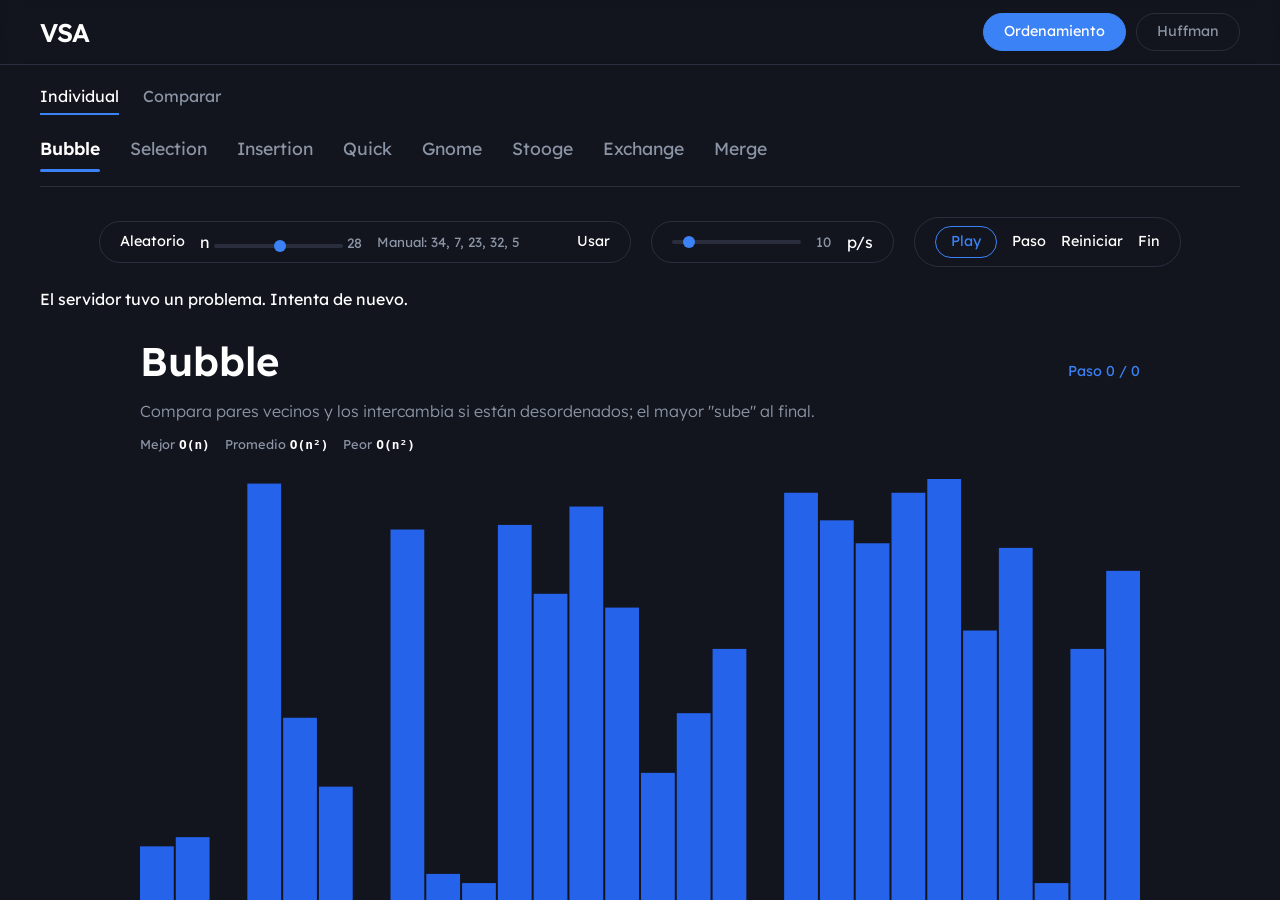
==== commit 9aa36f4b: "css and details" ====
--- a/public/index.html
+++ b/public/index.html
@@ -3,47 +3,30 @@
 <head>
   <meta charset="utf-8">
   <meta name="viewport" content="width=device-width, initial-scale=1">
-  <title>VSA</title>
+  <title>VSA — Ordenamiento</title>
  
   <link rel="preconnect" href="https://fonts.googleapis.com">
   <link rel="preconnect" href="https://fonts.gstatic.com" crossorigin>
   <link href="https://fonts.googleapis.com/css2?family=Lexend:wght@300;400;500;600&display=swap" rel="stylesheet">
   <link rel="stylesheet" href="css/styles.css">
-  <link rel="stylesheet" href="css/inicio.css">
 </head>
-<body>
-  <!-- Barra fija: navegación entre secciones -->
+<body class="shell">
+  <!-- Barra fija: título y secciones -->
   <header class="header">
     <div class="header-container">
       <div class="brand">
-        <h1 class="main-title"><a href="index.html" class="brand-link">VSA</a></h1>
+        <h1 class="main-title"><a href="#ordenamiento" class="brand-link">VSA</a></h1>
       </div>
       <nav class="site-nav" aria-label="Secciones">
-        <a href="ordenamiento.html">Ordenamiento</a>
-        <a href="huffman.html">Huffman</a>
+        <a href="#ordenamiento" data-seccion="ordenamiento">Ordenamiento</a>
+        <a href="#huffman" data-seccion="huffman">Huffman</a>
       </nav>
     </div>
   </header>
  
-  <div id="app">
-    <section class="inicio">
-      <h2>Elige una sección</h2>
-      <p class="inicio-desc">Visualizadores de algoritmos para aprender cómo funcionan por dentro.</p>
+  <!-- Aquí se abre la sección elegida -->
+  <iframe id="vista" class="vista" title="Contenido de VSA"></iframe>
  
-      <div class="inicio-grid">
-        <a class="inicio-card" href="ordenamiento.html">
-          <h3>Ordenamiento</h3>
-          <p>Mira paso a paso ocho algoritmos (Bubble, Selection, Insertion, Quick, Gnome, Stooge, Exchange y Merge) y compáralos: comparaciones, movimientos y tiempo.</p>
-          <span class="inicio-go">Abrir →</span>
-        </a>
- 
-        <a class="inicio-card" href="huffman.html">
-          <h3>Huffman</h3>
-          <p>Comprime un .txt o cualquier libro de Project Gutenberg. Explora el árbol, los códigos de cada carácter y cuánto espacio se ahorra.</p>
-          <span class="inicio-go">Abrir →</span>
-        </a>
-      </div>
-    </section>
-  </div>
+  <script src="js/navegacion.js"></script>
 </body>
 </html>
--- a/public/css/styles.css
+++ b/public/css/styles.css
@@ -122,3 +122,35 @@
   .stat-value { font-size: 2rem; }
   #canvas-main { height: 240px; }
 }
+
+/* ===== Barra fija (index.html) y navegación entre secciones ===== */
+:root { --bar-h: 64px; }
+.header { position: fixed; top: 0; left: 0; right: 0; z-index: 50; background: rgba(19, 21, 30, .6); backdrop-filter: blur(12px); -webkit-backdrop-filter: blur(12px); border-bottom: 1px solid var(--border-color); transition: transform .25s ease; }
+.header.oculta { transform: translateY(-100%); }
+.header-container { display: flex; justify-content: space-between; align-items: center; max-width: 1400px; height: var(--bar-h); margin: 0 auto; padding: 0 40px; }
+.header .main-title { font-size: 1.6rem; }
+.brand-link { color: inherit; text-decoration: none; }
+.site-nav { display: flex; align-items: center; gap: 10px; }
+.site-nav a { font: inherit; font-size: .9rem; color: var(--text-muted); text-decoration: none; padding: 7px 20px; border: 1px solid var(--border-color); border-radius: 30px; transition: color .2s, border-color .2s, background .2s; }
+.site-nav a:hover { color: var(--text-main); border-color: var(--accent); }
+.site-nav a[aria-current="page"] { color: var(--text-main); background: var(--accent); border-color: var(--accent); }
+.site-nav a:focus-visible { outline: 2px solid var(--accent); outline-offset: 2px; }
+
+/* index.html: la sección ocupa toda la pantalla y la barra flota encima */
+.shell { overflow: hidden; }
+.vista { position: fixed; inset: 0; width: 100%; height: 100%; border: 0; background: var(--bg-main); }
+
+/* Dentro de las secciones: espacio arriba para que la barra no tape el contenido */
+#app { padding-top: calc(var(--bar-h) + 20px); }
+
+/* Fila Individual / Comparar dentro de Ordenamiento */
+.mode-row { margin-bottom: 20px; }
+.mode-row #mode-nav button:first-child { margin-left: 0; }
+
+@media (max-width: 600px) {
+  .header-container { flex-wrap: nowrap; gap: 8px; padding: 0 20px; }
+  .site-nav { gap: 8px; }
+  .site-nav a { padding: 6px 14px; font-size: .85rem; }
+}
+@media (prefers-reduced-motion: reduce) { .header { transition: none; } }
+ 
